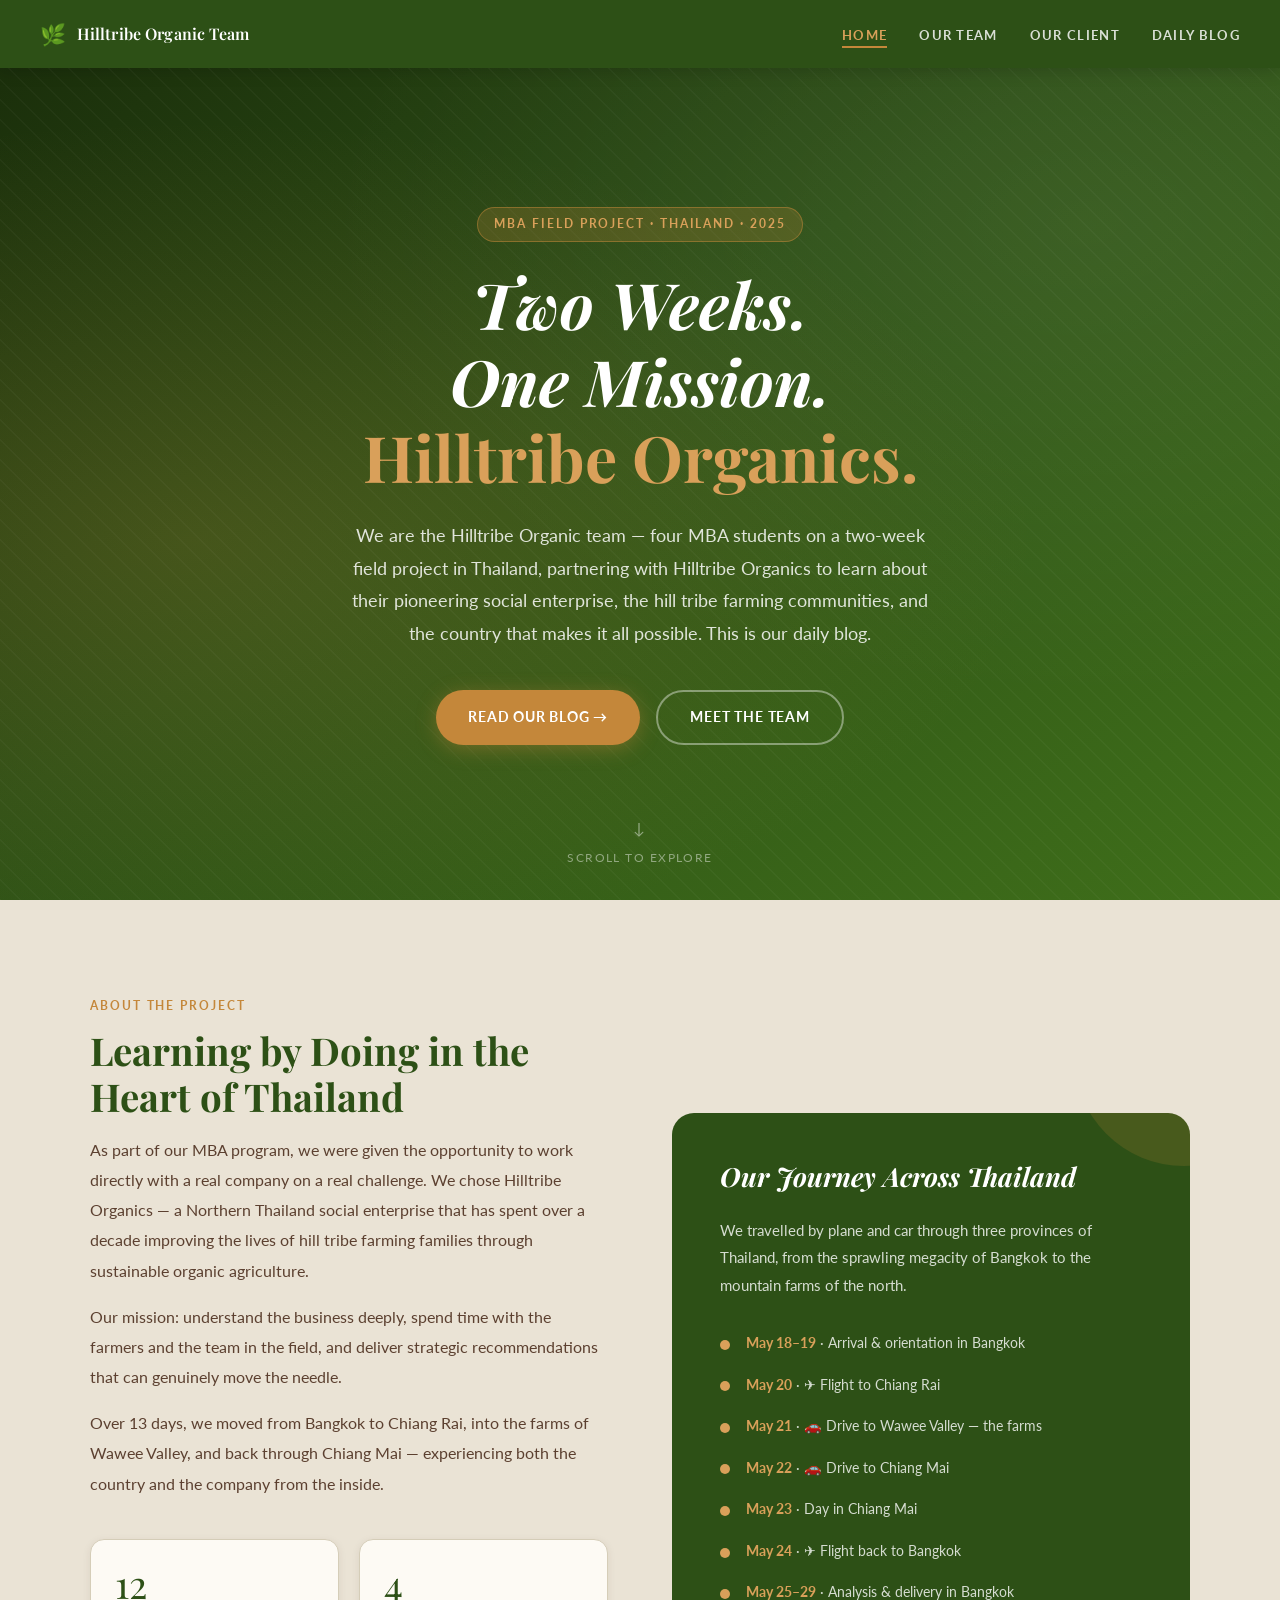
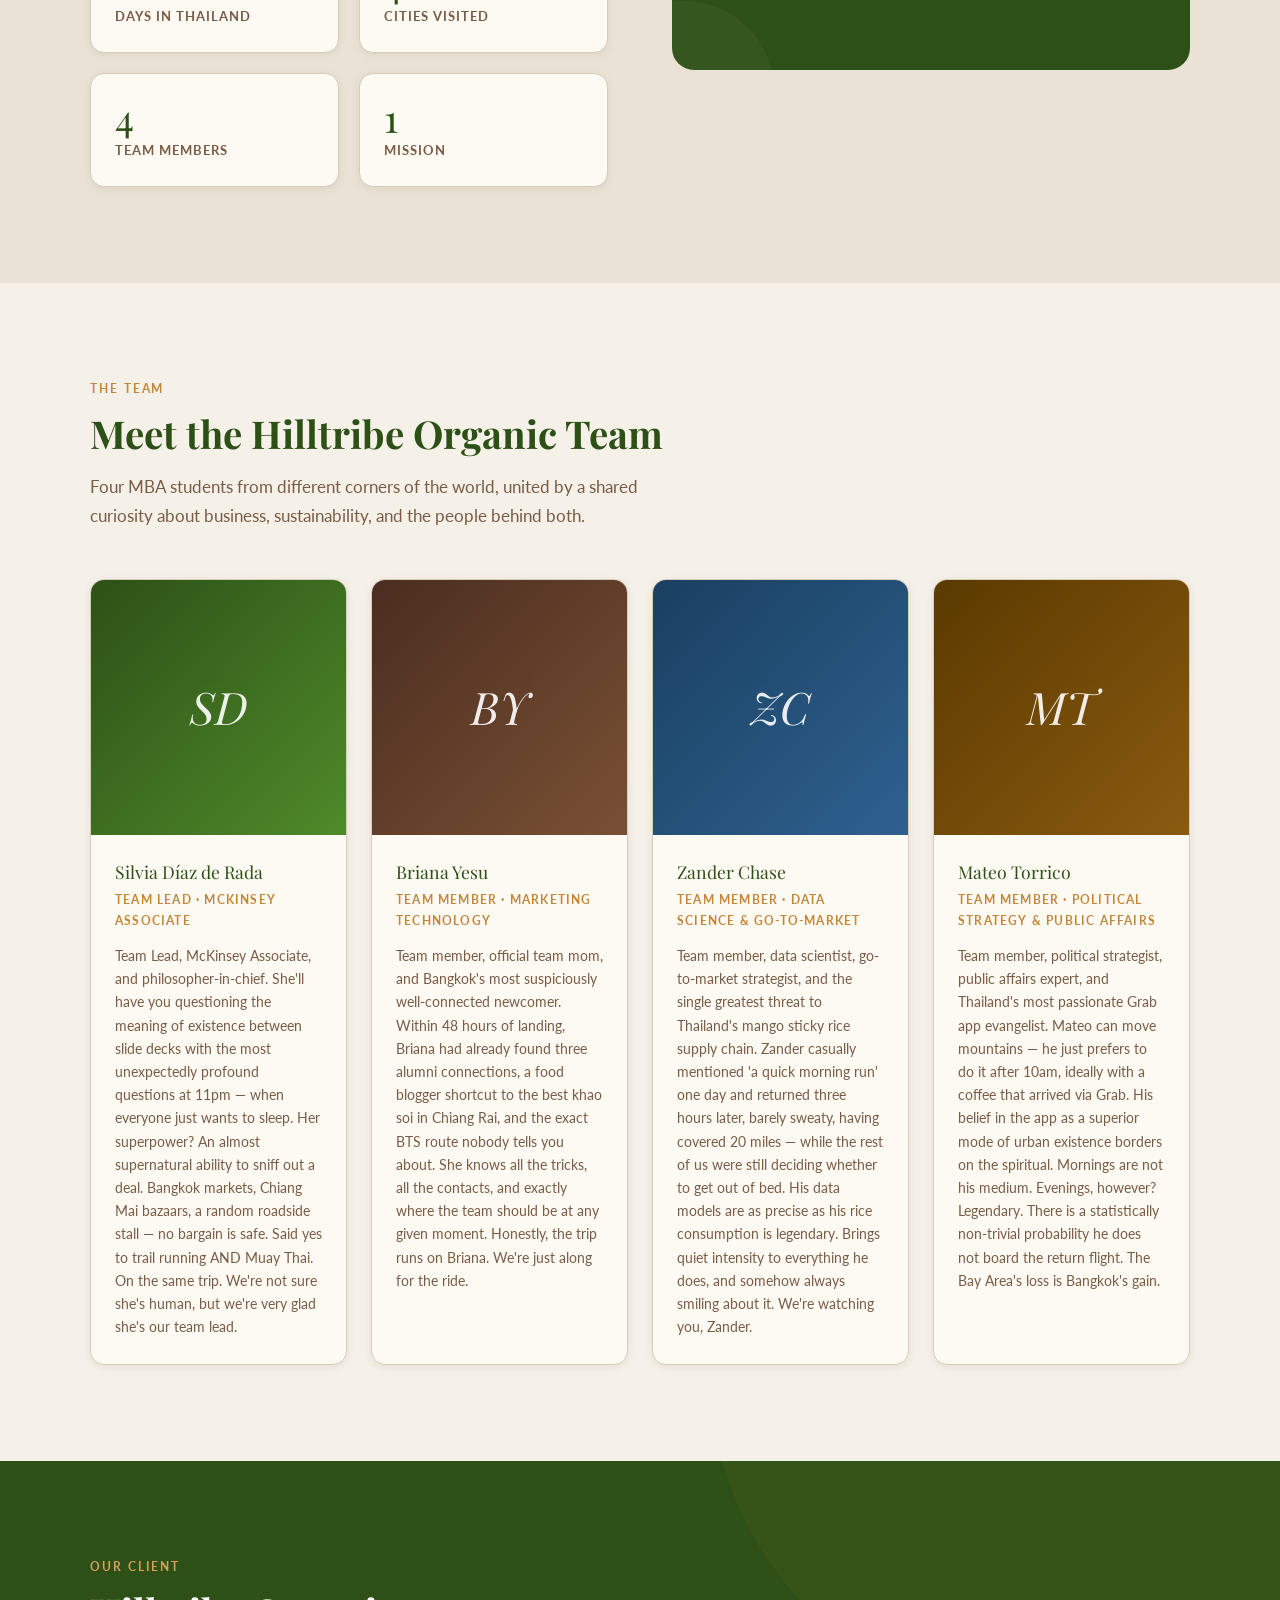
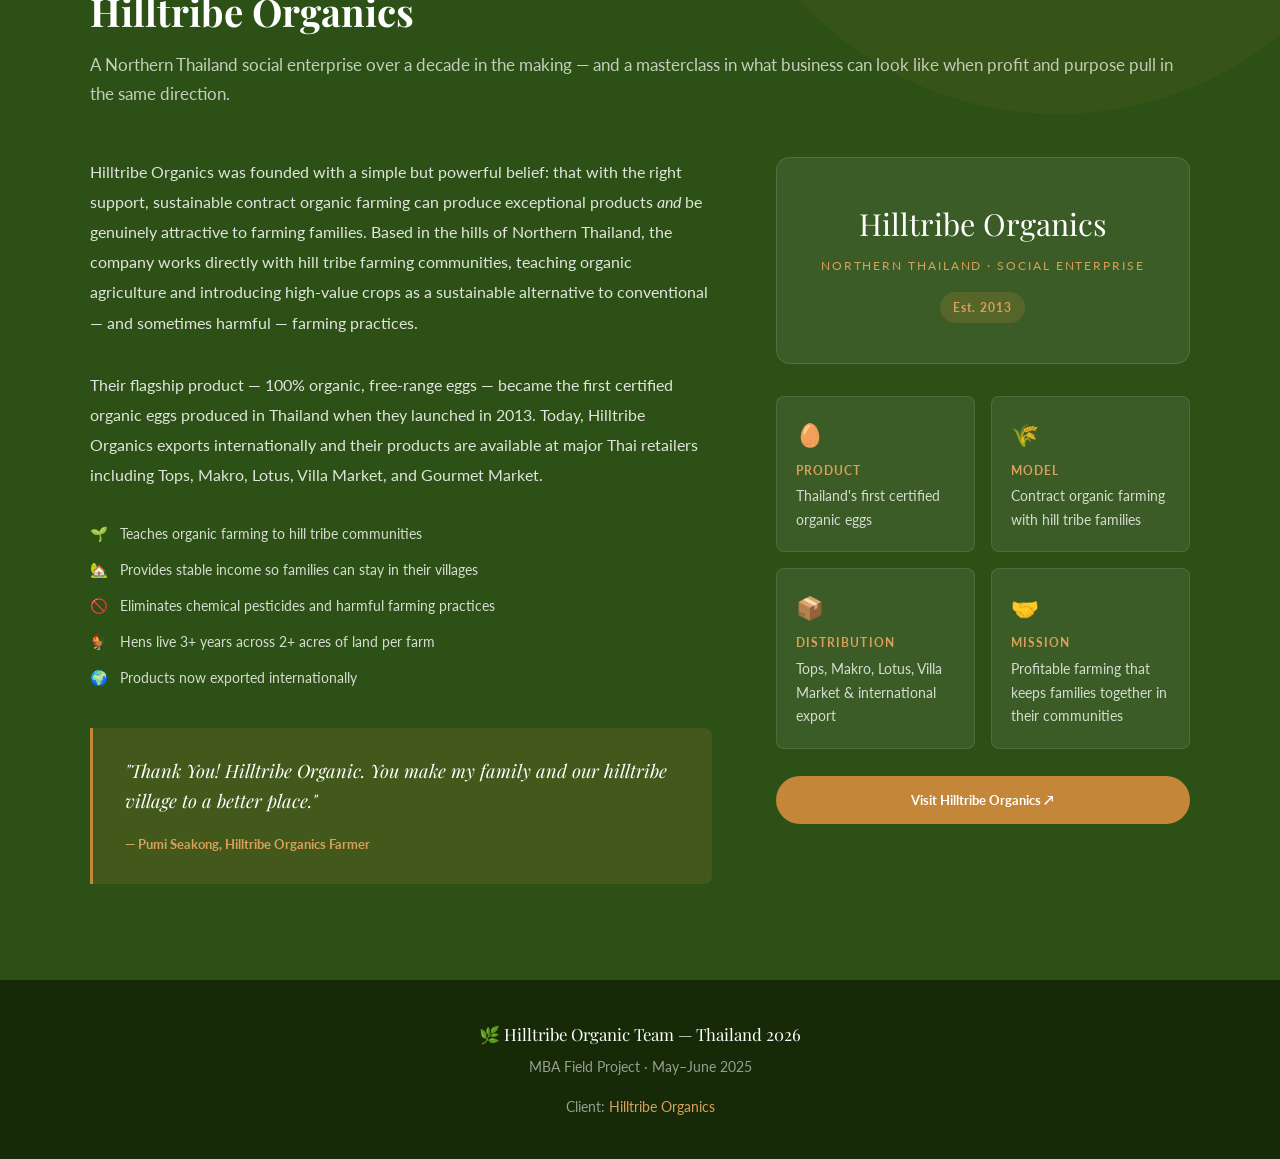
==== index.html @ 07857362 "Add files via upload" ====
<!DOCTYPE html>
<html lang="en">
<head>
  <meta charset="UTF-8">
  <meta name="viewport" content="width=device-width, initial-scale=1.0">
  <title>Hilltribe Organic Team — Thailand 2026</title>
  <meta name="description" content="Follow the Hilltribe Organic MBA team on their two-week project in Thailand working with Hilltribe Organics.">
  <link rel="stylesheet" href="css/style.css">
  <link rel="icon" href="data:image/svg+xml,<svg xmlns='http://www.w3.org/2000/svg' viewBox='0 0 100 100'><text y='.9em' font-size='90'>🌿</text></svg>">
</head>
<body>

<!-- ══════════════════ NAVIGATION ══════════════════ -->
<nav>
  <a href="index.html" class="nav-logo">
    <span class="leaf">🌿</span>
    Hilltribe Organic Team
  </a>

  <button class="nav-toggle" id="nav-toggle" aria-label="Toggle menu">
    <span></span><span></span><span></span>
  </button>

  <ul class="nav-links" id="nav-links">
    <li><a href="index.html" class="active">Home</a></li>
    <li><a href="#team">Our Team</a></li>
    <li><a href="#client">Our Client</a></li>
    <li><a href="blog.html">Daily Blog</a></li>
  </ul>
</nav>


<!-- ══════════════════ HERO ══════════════════ -->
<section class="hero">
  <div class="hero-pattern"></div>
  <div class="hero-content">
    <span class="hero-eyebrow">MBA Field Project · Thailand · 2025</span>

    <h1>
      Two Weeks.<br>
      One Mission.<br>
      <em>Hilltribe Organics.</em>
    </h1>

    <p class="hero-desc">
      We are the Hilltribe Organic team — four MBA students on a two-week field project
      in Thailand, partnering with Hilltribe Organics to learn about their pioneering
      social enterprise, the hill tribe farming communities, and the country that makes it
      all possible. This is our daily blog.
    </p>

    <div class="hero-buttons">
      <a href="blog.html" class="btn-primary">
        Read Our Blog →
      </a>
      <a href="#team" class="btn-outline">
        Meet the Team
      </a>
    </div>
  </div>

  <div class="hero-scroll">
    <span>↓</span>
    Scroll to explore
  </div>
</section>


<!-- ══════════════════ PROJECT OVERVIEW ══════════════════ -->
<section class="section about-section" id="project">
  <div class="section-inner">
    <div class="about-grid">

      <div class="about-text">
        <div class="section-label">About the Project</div>
        <h2 class="section-title">Learning by Doing in the Heart of Thailand</h2>
        <p>
          As part of our MBA program, we were given the opportunity to work directly with
          a real company on a real challenge. We chose Hilltribe Organics — a Northern
          Thailand social enterprise that has spent over a decade improving the lives of
          hill tribe farming families through sustainable organic agriculture.
        </p>
        <p>
          Our mission: understand the business deeply, spend time with the farmers and the
          team in the field, and deliver strategic recommendations that can genuinely move
          the needle.
        </p>
        <p>
          Over 13 days, we moved from Bangkok to Chiang Rai, into the farms of Wawee
          Valley, and back through Chiang Mai — experiencing both the country and the
          company from the inside.
        </p>

        <div class="about-stats">
          <div class="stat-card">
            <div class="stat-num">12</div>
            <div class="stat-label">Days in Thailand</div>
          </div>
          <div class="stat-card">
            <div class="stat-num">4</div>
            <div class="stat-label">Cities visited</div>
          </div>
          <div class="stat-card">
            <div class="stat-num">4</div>
            <div class="stat-label">Team members</div>
          </div>
          <div class="stat-card">
            <div class="stat-num">1</div>
            <div class="stat-label">Mission</div>
          </div>
        </div>
      </div>

      <div class="about-visual">
        <div class="about-visual-content">
          <h3>Our Journey Across Thailand</h3>
          <p>
            We travelled by plane and car through three provinces of Thailand,
            from the sprawling megacity of Bangkok to the mountain farms of the north.
          </p>

          <div class="trip-timeline">
            <div class="timeline-item">
              <div class="timeline-dot"></div>
              <div class="timeline-text"><strong>May 18–19</strong> · Arrival & orientation in Bangkok</div>
            </div>
            <div class="timeline-item">
              <div class="timeline-dot"></div>
              <div class="timeline-text"><strong>May 20</strong> · ✈️ Flight to Chiang Rai</div>
            </div>
            <div class="timeline-item">
              <div class="timeline-dot"></div>
              <div class="timeline-text"><strong>May 21</strong> · 🚗 Drive to Wawee Valley — the farms</div>
            </div>
            <div class="timeline-item">
              <div class="timeline-dot"></div>
              <div class="timeline-text"><strong>May 22</strong> · 🚗 Drive to Chiang Mai</div>
            </div>
            <div class="timeline-item">
              <div class="timeline-dot"></div>
              <div class="timeline-text"><strong>May 23</strong> · Day in Chiang Mai</div>
            </div>
            <div class="timeline-item">
              <div class="timeline-dot"></div>
              <div class="timeline-text"><strong>May 24</strong> · ✈️ Flight back to Bangkok</div>
            </div>
            <div class="timeline-item">
              <div class="timeline-dot"></div>
              <div class="timeline-text"><strong>May 25–29</strong> · Analysis & delivery in Bangkok</div>
            </div>
          </div>
        </div>
      </div>

    </div>
  </div>
</section>


<!-- ══════════════════ TEAM ══════════════════ -->
<section class="section team-section" id="team">
  <div class="section-inner">
    <div class="section-label">The Team</div>
    <h2 class="section-title">Meet the Hilltribe Organic Team</h2>
    <p class="section-sub">
      Four MBA students from different corners of the world, united by a shared curiosity
      about business, sustainability, and the people behind both.
    </p>

    <!-- Team cards are injected by main.js / data.js -->
    <div class="team-grid" id="team-grid"></div>
  </div>
</section>


<!-- ══════════════════ CLIENT ══════════════════ -->
<section class="section client-section" id="client">
  <div class="section-inner">
    <div class="section-label">Our Client</div>
    <h2 class="section-title">Hilltribe Organics</h2>
    <p class="section-sub">
      A Northern Thailand social enterprise over a decade in the making — and a
      masterclass in what business can look like when profit and purpose pull
      in the same direction.
    </p>

    <div class="client-grid">

      <!-- Left: description -->
      <div>
        <p class="client-desc">
          Hilltribe Organics was founded with a simple but powerful belief: that with
          the right support, sustainable contract organic farming can produce exceptional
          products <em>and</em> be genuinely attractive to farming families. Based in
          the hills of Northern Thailand, the company works directly with hill tribe
          farming communities, teaching organic agriculture and introducing high-value
          crops as a sustainable alternative to conventional — and sometimes harmful —
          farming practices.
        </p>
        <p class="client-desc">
          Their flagship product — 100% organic, free-range eggs — became the first
          certified organic eggs produced in Thailand when they launched in 2013.
          Today, Hilltribe Organics exports internationally and their products are
          available at major Thai retailers including Tops, Makro, Lotus, Villa Market,
          and Gourmet Market.
        </p>

        <ul class="client-mission-list">
          <li><span>🌱</span> Teaches organic farming to hill tribe communities</li>
          <li><span>🏡</span> Provides stable income so families can stay in their villages</li>
          <li><span>🚫</span> Eliminates chemical pesticides and harmful farming practices</li>
          <li><span>🐓</span> Hens live 3+ years across 2+ acres of land per farm</li>
          <li><span>🌍</span> Products now exported internationally</li>
        </ul>

        <div class="client-quote">
          <blockquote>
            "Thank You! Hilltribe Organic. You make my family and our hilltribe
            village to a better place."
          </blockquote>
          <cite>— Pumi Seakong, Hilltribe Organics Farmer</cite>
        </div>
      </div>

      <!-- Right: logo & facts -->
      <div class="client-right">
        <div class="client-logo-box">
          <div class="logo-name">Hilltribe Organics</div>
          <div class="logo-tag">Northern Thailand · Social Enterprise</div>
          <span class="logo-since">Est. 2013</span>
        </div>

        <div class="client-facts">
          <div class="fact-card">
            <div class="f-icon">🥚</div>
            <div class="f-title">Product</div>
            <div class="f-body">Thailand's first certified organic eggs</div>
          </div>
          <div class="fact-card">
            <div class="f-icon">🌾</div>
            <div class="f-title">Model</div>
            <div class="f-body">Contract organic farming with hill tribe families</div>
          </div>
          <div class="fact-card">
            <div class="f-icon">📦</div>
            <div class="f-title">Distribution</div>
            <div class="f-body">Tops, Makro, Lotus, Villa Market & international export</div>
          </div>
          <div class="fact-card">
            <div class="f-icon">🤝</div>
            <div class="f-title">Mission</div>
            <div class="f-body">Profitable farming that keeps families together in their communities</div>
          </div>
        </div>

        <br>
        <a href="https://hilltribeorganics.com/" target="_blank" rel="noopener" class="client-link">
          Visit Hilltribe Organics ↗
        </a>
      </div>

    </div>
  </div>
</section>


<!-- ══════════════════ FOOTER ══════════════════ -->
<footer>
  <div class="footer-brand">🌿 Hilltribe Organic Team — Thailand 2026</div>
  <p>MBA Field Project · May–June 2025</p>
  <p style="margin-top:.5rem">
    Client: <a href="https://hilltribeorganics.com/" target="_blank" rel="noopener">Hilltribe Organics</a>
  </p>
</footer>


<script src="js/data.js"></script>
<script src="js/main.js"></script>
</body>
</html>
---- css/style.css ----
@import url('https://fonts.googleapis.com/css2?family=Playfair+Display:ital,wght@0,400;0,600;0,700;1,400;1,600&family=Lato:wght@300;400;700&display=swap');

/* ============================================
   CSS VARIABLES
   ============================================ */
:root {
  --bg:           #F5F0E8;
  --bg-dark:      #EAE3D5;
  --bg-darker:    #DDD5C2;
  --primary:      #2D5016;
  --primary-mid:  #3D6B20;
  --primary-light:#4F8A2A;
  --accent:       #C4873A;
  --accent-light: #D9A05A;
  --text:         #3D2B1F;
  --text-mid:     #5C4030;
  --text-light:   #7A5C45;
  --white:        #FFFFFF;
  --card-bg:      #FDFAF4;
  --border:       #D5CDB8;

  --font-head: 'Playfair Display', Georgia, serif;
  --font-body: 'Lato', system-ui, sans-serif;

  --nav-h: 68px;
  --r-sm:  8px;
  --r:     14px;
  --r-lg:  22px;

  --sh-sm: 0 2px 8px rgba(61,43,31,.08);
  --sh:    0 4px 24px rgba(61,43,31,.12);
  --sh-lg: 0 12px 40px rgba(61,43,31,.18);
  --t:     .25s ease;
}

/* ============================================
   RESET & BASE
   ============================================ */
*, *::before, *::after { box-sizing: border-box; margin: 0; padding: 0; }
html { scroll-behavior: smooth; }

body {
  font-family: var(--font-body);
  background: var(--bg);
  color: var(--text);
  line-height: 1.7;
  font-size: 16px;
}

h1,h2,h3,h4 { font-family: var(--font-head); line-height: 1.2; color: var(--primary); }
h1 { font-size: clamp(2rem,5vw,3.6rem); }
h2 { font-size: clamp(1.6rem,4vw,2.4rem); }
h3 { font-size: clamp(1.15rem,2.5vw,1.65rem); }
h4 { font-size: 1.05rem; }

p { margin-bottom: 1rem; }
p:last-child { margin-bottom: 0; }
img { max-width: 100%; height: auto; display: block; }
a { color: var(--accent); text-decoration: none; transition: color var(--t); }
a:hover { color: var(--primary); }


/* ============================================
   NAVIGATION
   ============================================ */
nav {
  position: fixed; top: 0; left: 0; right: 0;
  height: var(--nav-h);
  background: var(--primary);
  display: flex; align-items: center; justify-content: space-between;
  padding: 0 2.5rem;
  z-index: 1000;
  box-shadow: 0 2px 16px rgba(0,0,0,.18);
}

.nav-logo {
  display: flex; align-items: center; gap: .65rem;
  color: white;
  font-family: var(--font-head);
  font-size: 1rem;
  font-weight: 600;
  text-decoration: none;
  letter-spacing: .01em;
}
.nav-logo .leaf { font-size: 1.3rem; }

.nav-links { display: flex; gap: 2rem; list-style: none; }
.nav-links a {
  color: rgba(255,255,255,.82);
  font-size: .82rem;
  font-weight: 700;
  letter-spacing: .1em;
  text-transform: uppercase;
  text-decoration: none;
  transition: color var(--t);
  padding-bottom: 3px;
  border-bottom: 2px solid transparent;
}
.nav-links a:hover, .nav-links a.active {
  color: var(--accent-light);
  border-bottom-color: var(--accent);
}

.nav-toggle {
  display: none; flex-direction: column; gap: 5px;
  cursor: pointer; background: none; border: none; padding: 4px;
}
.nav-toggle span { display: block; width: 24px; height: 2px; background: white; border-radius: 2px; transition: var(--t); }


/* ============================================
   HERO
   ============================================ */
.hero {
  min-height: 100vh;
  background: linear-gradient(145deg, #192c0a 0%, var(--primary) 45%, #3f6f1a 100%);
  display: flex; align-items: center; justify-content: center;
  text-align: center;
  padding: calc(var(--nav-h) + 4rem) 2rem 5rem;
  position: relative; overflow: hidden;
}

.hero::before {
  content: '';
  position: absolute; inset: 0;
  background:
    radial-gradient(ellipse at 15% 60%, rgba(196,135,58,.18) 0%, transparent 55%),
    radial-gradient(ellipse at 85% 25%, rgba(255,255,255,.06) 0%, transparent 50%);
}

.hero-pattern {
  position: absolute; inset: 0; opacity: .03;
  background-image: repeating-linear-gradient(45deg,#fff 0,#fff 1px,transparent 0,transparent 50%);
  background-size: 20px 20px;
}

.hero-content { position: relative; max-width: 780px; z-index: 1; }

.hero-eyebrow {
  display: inline-block;
  background: rgba(196,135,58,.22);
  border: 1px solid rgba(196,135,58,.5);
  color: var(--accent-light);
  font-size: .75rem;
  font-weight: 700;
  letter-spacing: .16em;
  text-transform: uppercase;
  padding: .38rem 1rem;
  border-radius: 100px;
  margin-bottom: 1.5rem;
}

.hero h1 {
  color: white;
  font-size: clamp(2.4rem,6vw,4rem);
  margin-bottom: 1.5rem;
  font-style: italic;
}
.hero h1 em { font-style: normal; color: var(--accent-light); }

.hero-desc {
  color: rgba(255,255,255,.84);
  font-size: 1.1rem;
  line-height: 1.85;
  max-width: 600px;
  margin: 0 auto 2.5rem;
}

.hero-buttons { display: flex; gap: 1rem; justify-content: center; flex-wrap: wrap; }

.btn-primary {
  display: inline-flex; align-items: center; gap: .5rem;
  background: var(--accent); color: white;
  padding: .85rem 2rem; border-radius: 100px;
  font-weight: 700; font-size: .85rem; letter-spacing: .06em; text-transform: uppercase;
  text-decoration: none;
  transition: all var(--t);
  box-shadow: 0 4px 20px rgba(196,135,58,.4);
}
.btn-primary:hover { background: var(--accent-light); color: white; transform: translateY(-2px); box-shadow: 0 8px 28px rgba(196,135,58,.5); }

.btn-outline {
  display: inline-flex; align-items: center; gap: .5rem;
  background: transparent; color: white;
  border: 2px solid rgba(255,255,255,.4);
  padding: .85rem 2rem; border-radius: 100px;
  font-weight: 700; font-size: .85rem; letter-spacing: .06em; text-transform: uppercase;
  text-decoration: none;
  transition: all var(--t);
}
.btn-outline:hover { border-color: white; background: rgba(255,255,255,.1); color: white; transform: translateY(-2px); }

.hero-scroll {
  position: absolute; bottom: 2rem; left: 50%; transform: translateX(-50%);
  color: rgba(255,255,255,.45);
  font-size: .75rem; letter-spacing: .12em; text-transform: uppercase;
  display: flex; flex-direction: column; align-items: center; gap: .4rem;
  animation: bob 2.2s ease-in-out infinite;
}
.hero-scroll span { font-size: 1rem; }

@keyframes bob {
  0%,100% { transform: translateX(-50%) translateY(0); }
  50%      { transform: translateX(-50%) translateY(-7px); }
}


/* ============================================
   SECTION SHARED
   ============================================ */
.section { padding: 6rem 2rem; }
.section-inner { max-width: 1100px; margin: 0 auto; }

.section-label {
  font-size: .75rem; font-weight: 700;
  letter-spacing: .16em; text-transform: uppercase;
  color: var(--accent); margin-bottom: .65rem;
}
.section-title { margin-bottom: 1rem; }
.section-sub {
  color: var(--text-light); font-size: 1.05rem;
  max-width: 560px; margin-bottom: 3rem; line-height: 1.75;
}


/* ============================================
   PROJECT ABOUT
   ============================================ */
.about-section { background: var(--bg-dark); }

.about-grid {
  display: grid; grid-template-columns: 1fr 1fr;
  gap: 4rem; align-items: center;
}

.about-text p { color: var(--text-mid); font-size: 1.02rem; line-height: 1.85; }

.about-stats {
  display: grid; grid-template-columns: 1fr 1fr; gap: 1.25rem; margin-top: 2.5rem;
}

.stat-card {
  background: var(--card-bg);
  border: 1px solid var(--border);
  border-radius: var(--r);
  padding: 1.5rem;
  box-shadow: var(--sh-sm);
}
.stat-card .stat-num {
  font-family: var(--font-head); font-size: 2.4rem;
  color: var(--primary); line-height: 1; margin-bottom: .25rem;
}
.stat-card .stat-label { font-size: .8rem; color: var(--text-light); text-transform: uppercase; letter-spacing: .08em; font-weight: 700; }

.about-visual {
  background: var(--primary); border-radius: var(--r-lg);
  padding: 3rem; color: white; position: relative; overflow: hidden;
}
.about-visual::before {
  content: ''; position: absolute; top: -30%; right: -20%;
  width: 220px; height: 220px;
  background: rgba(196,135,58,.18); border-radius: 50%;
}
.about-visual::after {
  content: ''; position: absolute; bottom: -20%; left: -15%;
  width: 180px; height: 180px;
  background: rgba(255,255,255,.04); border-radius: 50%;
}
.about-visual-content { position: relative; z-index: 1; }
.about-visual h3 { color: white; font-style: italic; margin-bottom: 1.5rem; }
.about-visual p { color: rgba(255,255,255,.8); font-size: .95rem; line-height: 1.8; margin-bottom: 1.25rem; }

.trip-timeline { margin-top: 2rem; }
.timeline-item {
  display: flex; gap: 1rem; align-items: flex-start;
  margin-bottom: 1.1rem;
}
.timeline-dot {
  width: 10px; height: 10px; border-radius: 50%;
  background: var(--accent-light); flex-shrink: 0; margin-top: .55rem;
}
.timeline-text { font-size: .88rem; color: rgba(255,255,255,.8); }
.timeline-text strong { color: var(--accent-light); }


/* ============================================
   TEAM
   ============================================ */
.team-section { background: var(--bg); }

.team-grid {
  display: grid; grid-template-columns: repeat(4, 1fr); gap: 1.5rem;
}

.team-card {
  background: var(--card-bg);
  border-radius: var(--r);
  overflow: hidden;
  box-shadow: var(--sh-sm);
  border: 1px solid var(--border);
  transition: transform var(--t), box-shadow var(--t);
}
.team-card:hover { transform: translateY(-6px); box-shadow: var(--sh-lg); }

.team-photo {
  width: 100%; aspect-ratio: 1;
  display: flex; align-items: center; justify-content: center;
  font-family: var(--font-head); font-size: 2.8rem;
  color: white; font-style: italic;
  position: relative; overflow: hidden;
  background: var(--primary);
}
.team-photo img {
  position: absolute; inset: 0;
  width: 100%; height: 100%;
  object-fit: cover; object-position: top center;
  z-index: 1;
}
.team-photo .initials { position: relative; z-index: 0; opacity: .9; }

/* Individual card colors when no photo */
.team-card:nth-child(1) .team-photo { background: linear-gradient(135deg, #2D5016 0%, #4F8A2A 100%); }
.team-card:nth-child(2) .team-photo { background: linear-gradient(135deg, #4A2D1F 0%, #7A5035 100%); }
.team-card:nth-child(3) .team-photo { background: linear-gradient(135deg, #1A4060 0%, #2E6090 100%); }
.team-card:nth-child(4) .team-photo { background: linear-gradient(135deg, #5A3A00 0%, #8A5A10 100%); }

.team-info { padding: 1.4rem 1.5rem 1.6rem; }
.team-name { font-family: var(--font-head); font-size: 1.1rem; color: var(--primary); margin-bottom: .2rem; }
.team-role { font-size: .75rem; font-weight: 700; letter-spacing: .1em; text-transform: uppercase; color: var(--accent); margin-bottom: .8rem; }
.team-bio { font-size: .88rem; color: var(--text-light); line-height: 1.65; margin: 0; }


/* ============================================
   CLIENT
   ============================================ */
.client-section {
  background: var(--primary);
  color: white; position: relative; overflow: hidden;
}
.client-section::before {
  content: ''; position: absolute; top: -40%; right: -10%;
  width: 700px; height: 700px;
  background: rgba(196,135,58,.06); border-radius: 50%;
}

.client-section .section-label { color: var(--accent-light); }
.client-section .section-title { color: white; }
.client-section .section-sub { color: rgba(255,255,255,.72); max-width: 100%; }

.client-grid {
  display: grid; grid-template-columns: 3fr 2fr;
  gap: 4rem; align-items: start;
  position: relative; z-index: 1;
}

.client-desc { color: rgba(255,255,255,.85); font-size: 1.02rem; line-height: 1.85; margin-bottom: 2rem; }

.client-facts {
  display: grid; grid-template-columns: 1fr 1fr; gap: 1rem; margin-top: 2rem;
}
.fact-card {
  background: rgba(255,255,255,.07);
  border: 1px solid rgba(255,255,255,.1);
  border-radius: var(--r-sm); padding: 1.2rem;
}
.fact-card .f-icon { font-size: 1.4rem; margin-bottom: .4rem; }
.fact-card .f-title { font-size: .75rem; color: var(--accent-light); text-transform: uppercase; letter-spacing: .09em; font-weight: 700; }
.fact-card .f-body { font-size: .88rem; color: rgba(255,255,255,.78); margin-top: .2rem; }

.client-quote {
  background: rgba(196,135,58,.15);
  border-left: 3px solid var(--accent);
  padding: 1.75rem 2rem; border-radius: 0 var(--r-sm) var(--r-sm) 0;
  margin-top: 2.5rem;
}
.client-quote blockquote {
  font-family: var(--font-head); font-style: italic;
  font-size: 1.15rem; color: white; line-height: 1.65; margin-bottom: .75rem;
}
.client-quote cite { font-size: .82rem; color: var(--accent-light); font-style: normal; font-weight: 700; }

.client-right { position: relative; z-index: 1; }

.client-logo-box {
  background: rgba(255,255,255,.07);
  border: 1px solid rgba(255,255,255,.12);
  border-radius: var(--r);
  padding: 2.5rem;
  text-align: center;
  margin-bottom: 1.5rem;
}
.client-logo-box .logo-name {
  font-family: var(--font-head); font-size: 1.9rem;
  color: white; margin-bottom: .4rem;
}
.client-logo-box .logo-tag {
  font-size: .75rem; letter-spacing: .16em;
  text-transform: uppercase; color: var(--accent-light);
}
.client-logo-box .logo-since {
  display: inline-block; margin-top: 1rem;
  background: rgba(196,135,58,.2); color: var(--accent-light);
  font-size: .78rem; font-weight: 700; letter-spacing: .08em;
  padding: .3rem .8rem; border-radius: 100px;
}

.client-link {
  display: flex; align-items: center; justify-content: center; gap: .5rem;
  background: var(--accent); color: white;
  padding: .8rem 1.5rem; border-radius: 100px;
  font-size: .84rem; font-weight: 700; text-decoration: none;
  transition: all var(--t);
}
.client-link:hover { background: var(--accent-light); color: white; transform: translateY(-2px); }

.client-mission-list { margin-top: 2rem; list-style: none; }
.client-mission-list li {
  display: flex; align-items: flex-start; gap: .75rem;
  color: rgba(255,255,255,.8); font-size: .9rem; margin-bottom: .9rem; line-height: 1.5;
}
.client-mission-list li span { color: var(--accent-light); flex-shrink: 0; }


/* ============================================
   FOOTER
   ============================================ */
footer {
  background: #172a07;
  color: rgba(255,255,255,.55);
  text-align: center;
  padding: 2.5rem 2rem;
  font-size: .88rem;
}
footer .footer-brand { font-family: var(--font-head); color: white; font-size: 1.05rem; margin-bottom: .4rem; }
footer a { color: var(--accent-light); }
footer a:hover { color: var(--accent); }


/* ============================================
   BLOG PAGE LAYOUT
   ============================================ */
.blog-body {
  margin-top: var(--nav-h);
  display: flex;
  flex-direction: column;
  height: calc(100vh - var(--nav-h));
  overflow: hidden;
}

/* Day tabs bar */
.day-tabs-bar {
  background: var(--primary);
  padding: .6rem 1rem;
  display: flex; align-items: center; gap: .4rem;
  overflow-x: auto;
  flex-shrink: 0;
  scrollbar-width: thin;
  scrollbar-color: rgba(255,255,255,.2) transparent;
}
.day-tabs-bar::-webkit-scrollbar { height: 3px; }
.day-tabs-bar::-webkit-scrollbar-track { background: transparent; }
.day-tabs-bar::-webkit-scrollbar-thumb { background: rgba(255,255,255,.25); border-radius: 3px; }

.day-tab {
  flex-shrink: 0;
  background: rgba(255,255,255,.1);
  border: 1px solid rgba(255,255,255,.15);
  color: rgba(255,255,255,.75);
  border-radius: var(--r-sm);
  padding: .45rem .9rem;
  cursor: pointer;
  transition: all var(--t);
  font-family: var(--font-body);
  font-size: .78rem;
  font-weight: 700;
  text-align: center;
  line-height: 1.3;
  white-space: nowrap;
}
.day-tab:hover { background: rgba(255,255,255,.18); color: white; }
.day-tab.active {
  background: var(--accent);
  border-color: var(--accent);
  color: white;
  box-shadow: 0 2px 12px rgba(196,135,58,.5);
}
.day-tab .tab-day { display: block; font-size: .68rem; opacity: .8; }
.day-tab .tab-loc { display: block; }

/* Split layout */
.blog-split {
  display: grid;
  grid-template-columns: 44% 56%;
  flex: 1;
  overflow: hidden;
}

/* Map panel */
.map-panel { position: relative; background: #e8e4d8; }
#map { height: 100%; width: 100%; }

.map-legend {
  position: absolute; bottom: 1.25rem; left: 1.25rem;
  background: rgba(255,255,255,.92);
  border-radius: var(--r-sm);
  padding: .7rem 1rem;
  box-shadow: var(--sh);
  display: flex; flex-direction: column; gap: .4rem;
  font-size: .78rem; color: var(--text);
  z-index: 800;
}
.legend-item { display: flex; align-items: center; gap: .5rem; font-weight: 700; }
.legend-dot { width: 14px; height: 3px; border-radius: 2px; }
.legend-dot.plane { background: var(--accent); }
.legend-dot.car { background: var(--primary); }

.map-transport-badge {
  position: absolute; top: 1rem; left: 50%; transform: translateX(-50%);
  background: rgba(255,255,255,.95);
  border-radius: 100px;
  padding: .4rem 1.2rem;
  font-size: .8rem; font-weight: 700; color: var(--text);
  box-shadow: var(--sh);
  z-index: 800;
  display: none;
  align-items: center; gap: .4rem;
  white-space: nowrap;
}
.map-transport-badge.show { display: flex; }

/* Content panel */
.content-panel {
  overflow-y: auto;
  background: var(--bg);
  scrollbar-width: thin;
  scrollbar-color: var(--border) transparent;
}
.content-panel::-webkit-scrollbar { width: 5px; }
.content-panel::-webkit-scrollbar-track { background: transparent; }
.content-panel::-webkit-scrollbar-thumb { background: var(--border); border-radius: 5px; }

.entry-wrap { padding: 2.5rem 2.5rem 3rem; }

.entry-header { margin-bottom: 2rem; }
.entry-eyebrow {
  display: inline-flex; align-items: center; gap: .4rem;
  font-size: .75rem; font-weight: 700; letter-spacing: .12em;
  text-transform: uppercase; color: var(--accent);
  margin-bottom: .65rem;
}
.entry-title {
  font-family: var(--font-head); color: var(--primary);
  font-size: clamp(1.5rem,3vw,2.1rem);
  margin-bottom: .5rem;
}
.entry-meta {
  display: flex; align-items: center; gap: 1rem;
  color: var(--text-light); font-size: .85rem;
  padding-bottom: 1.25rem;
  border-bottom: 1px solid var(--border);
  flex-wrap: wrap;
}
.entry-meta span { display: flex; align-items: center; gap: .3rem; }

.entry-body { color: var(--text-mid); font-size: .97rem; line-height: 1.85; margin-bottom: 2rem; }
.entry-body h4 { color: var(--primary); margin: 1.5rem 0 .6rem; }

.photo-grid {
  display: grid;
  grid-template-columns: repeat(auto-fill, minmax(140px, 1fr));
  gap: .75rem;
  margin-top: 1.5rem;
}
.photo-slot {
  aspect-ratio: 1;
  border-radius: var(--r-sm);
  overflow: hidden;
  background: var(--bg-darker);
  display: flex; align-items: center; justify-content: center;
  color: var(--text-light); font-size: .75rem;
  text-align: center; padding: .5rem;
  border: 2px dashed var(--border);
}
.photo-slot img {
  width: 100%; height: 100%;
  object-fit: cover;
}
.photo-slot.has-photo { border: none; background: transparent; }

.placeholder-note {
  background: rgba(196,135,58,.1);
  border: 1px solid rgba(196,135,58,.25);
  border-radius: var(--r-sm);
  padding: 1rem 1.25rem;
  font-size: .88rem;
  color: var(--text-mid);
  display: flex; align-items: flex-start; gap: .5rem;
  margin-bottom: 1.5rem;
}
.placeholder-note em { font-style: normal; font-weight: 700; color: var(--accent); }

.nav-arrows {
  display: flex; justify-content: space-between; align-items: center;
  margin-top: 2.5rem; padding-top: 1.5rem;
  border-top: 1px solid var(--border);
}
.nav-arrow-btn {
  display: flex; align-items: center; gap: .4rem;
  background: var(--card-bg); border: 1px solid var(--border);
  color: var(--text-mid); border-radius: var(--r-sm);
  padding: .6rem 1rem; font-size: .82rem; font-weight: 700;
  cursor: pointer; transition: all var(--t); font-family: var(--font-body);
}
.nav-arrow-btn:hover { background: var(--primary); color: white; border-color: var(--primary); }
.nav-arrow-btn:disabled { opacity: .35; cursor: default; }
.nav-arrow-btn:disabled:hover { background: var(--card-bg); color: var(--text-mid); border-color: var(--border); }


/* ============================================
   LEAFLET CUSTOM MARKERS
   ============================================ */
.custom-marker {
  display: flex; align-items: center; justify-content: center;
  width: 36px; height: 36px;
  border-radius: 50%;
  box-shadow: 0 3px 12px rgba(0,0,0,.25);
  font-size: 16px;
  transition: transform .2s;
}
.custom-marker.location {
  background: var(--primary);
  color: white; font-size: 14px;
  border: 3px solid white;
}
.custom-marker.location.current {
  background: var(--accent);
  animation: pulse-ring 2s ease-out infinite;
}
@keyframes pulse-ring {
  0%   { box-shadow: 0 0 0 0 rgba(196,135,58,.6); }
  70%  { box-shadow: 0 0 0 12px rgba(196,135,58,0); }
  100% { box-shadow: 0 0 0 0 rgba(196,135,58,0); }
}
.custom-marker.vehicle {
  background: white;
  border: 2px solid var(--border);
  font-size: 18px;
}

.leaflet-popup-content-wrapper {
  border-radius: var(--r-sm) !important;
  box-shadow: var(--sh) !important;
  font-family: var(--font-body) !important;
}
.leaflet-popup-content {
  font-size: .85rem !important;
  color: var(--text) !important;
  margin: .75rem 1rem !important;
  line-height: 1.5 !important;
}
.popup-title { font-family: var(--font-head); font-weight: 600; color: var(--primary); font-size: .95rem; }
.popup-date { color: var(--text-light); font-size: .8rem; margin-top: .15rem; }


/* ============================================
   RESPONSIVE
   ============================================ */
@media (max-width: 1024px) {
  .team-grid { grid-template-columns: repeat(2, 1fr); }
  .about-grid { grid-template-columns: 1fr; gap: 2.5rem; }
  .client-grid { grid-template-columns: 1fr; gap: 2.5rem; }
  .blog-split { grid-template-columns: 1fr; grid-template-rows: 320px 1fr; }
  .blog-body { height: auto; overflow: auto; }
  .content-panel { overflow-y: visible; }
}

@media (max-width: 768px) {
  nav { padding: 0 1.25rem; }
  .nav-links { display: none; }
  .nav-links.open {
    display: flex; flex-direction: column; gap: .5rem;
    position: absolute; top: var(--nav-h); left: 0; right: 0;
    background: var(--primary); padding: 1.5rem;
  }
  .nav-toggle { display: flex; }
  .section { padding: 4rem 1.25rem; }
  .team-grid { grid-template-columns: 1fr 1fr; }
  .about-stats { grid-template-columns: 1fr 1fr; }
  .client-facts { grid-template-columns: 1fr; }
  .hero-buttons { flex-direction: column; align-items: center; }
  .blog-split { grid-template-rows: 280px 1fr; }
  .entry-wrap { padding: 1.5rem 1.25rem 2.5rem; }
}

@media (max-width: 480px) {
  .team-grid { grid-template-columns: 1fr; max-width: 320px; margin: 0 auto; }
  h1 { font-size: 1.9rem; }
  .blog-split { grid-template-rows: 240px 1fr; }
}
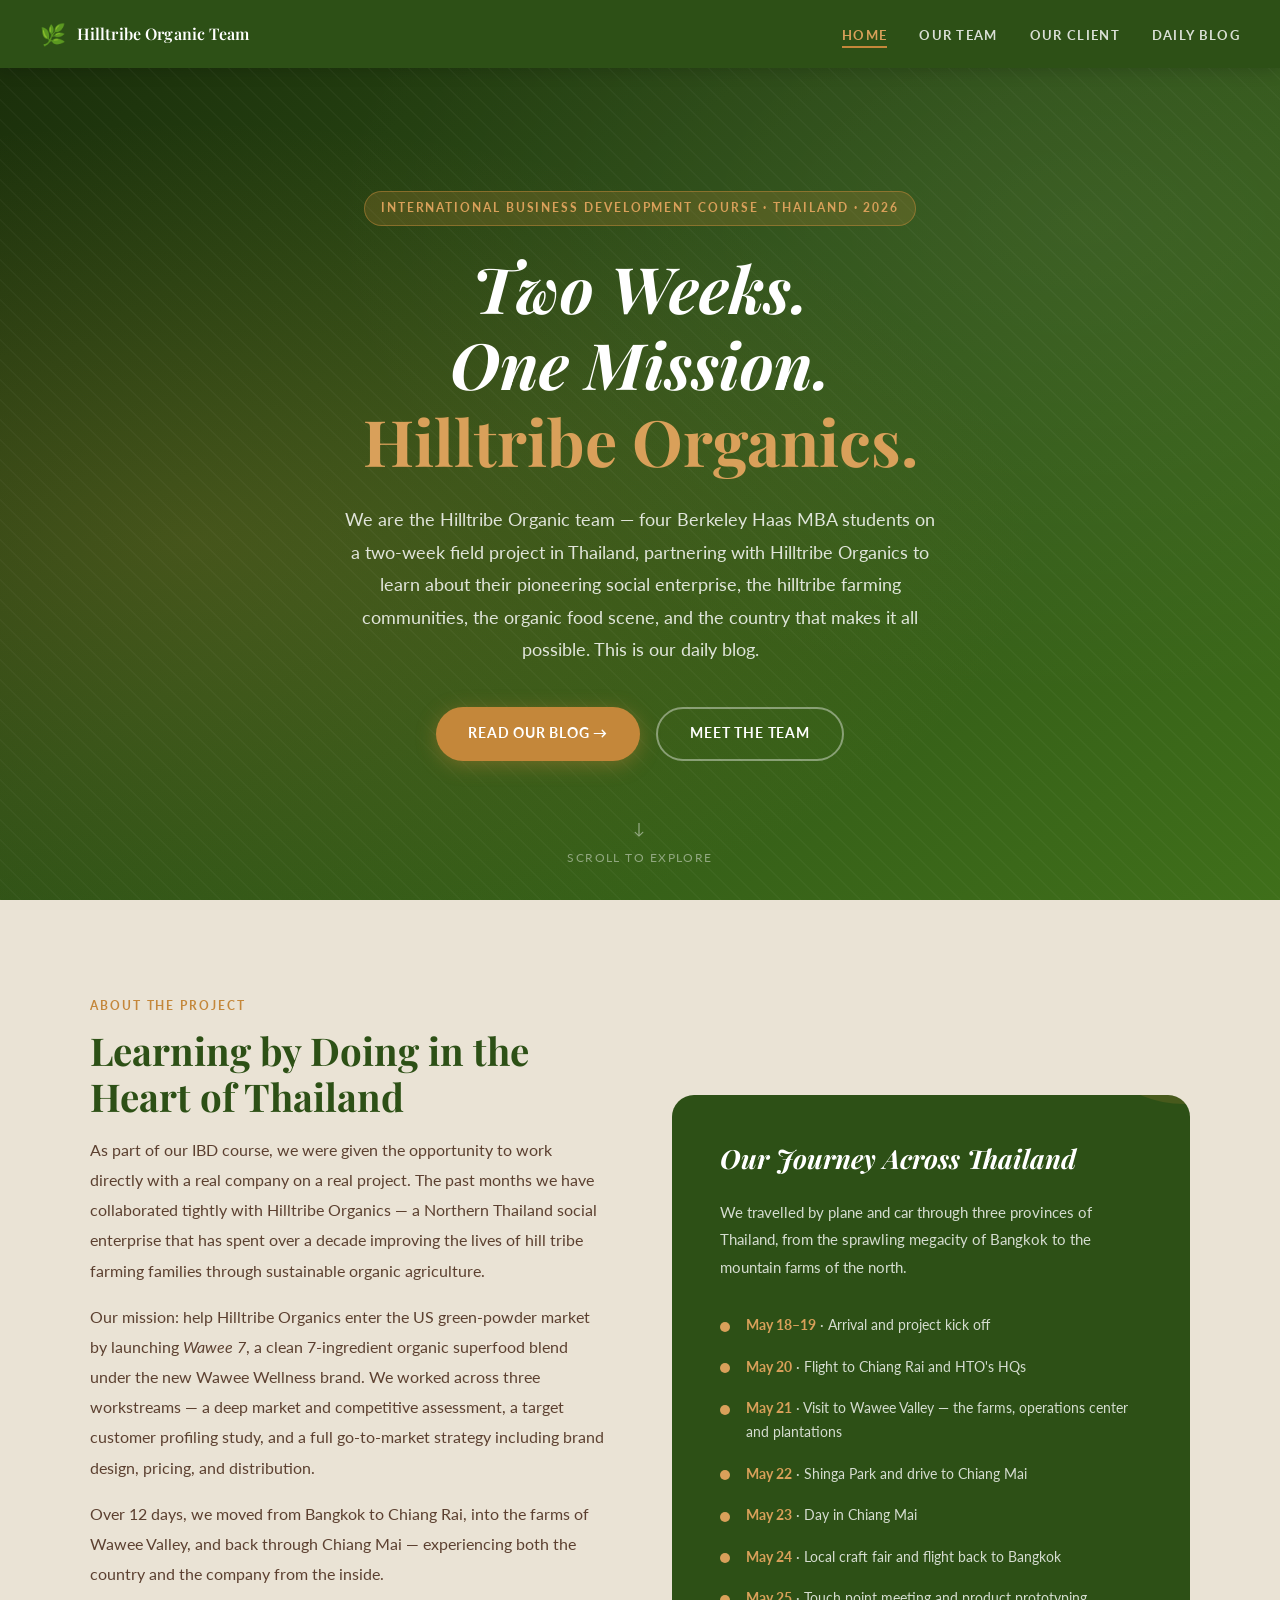
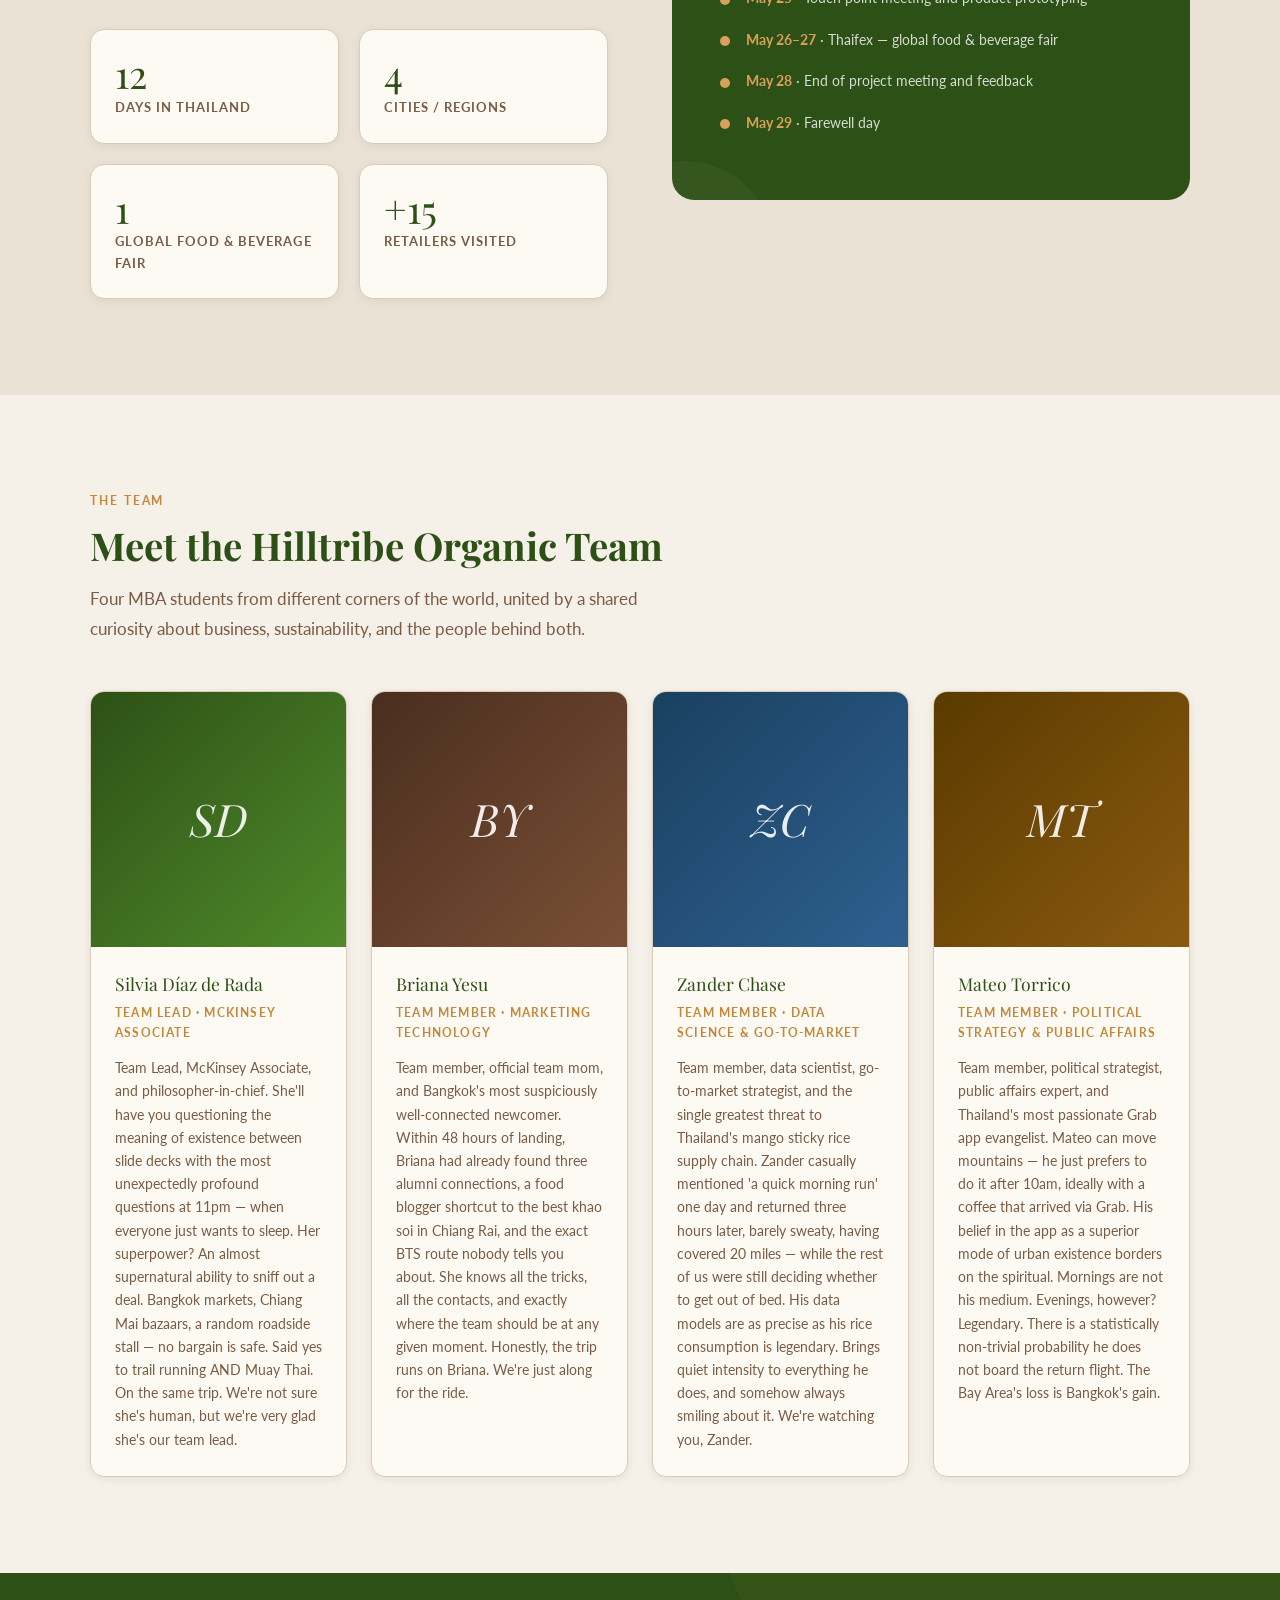
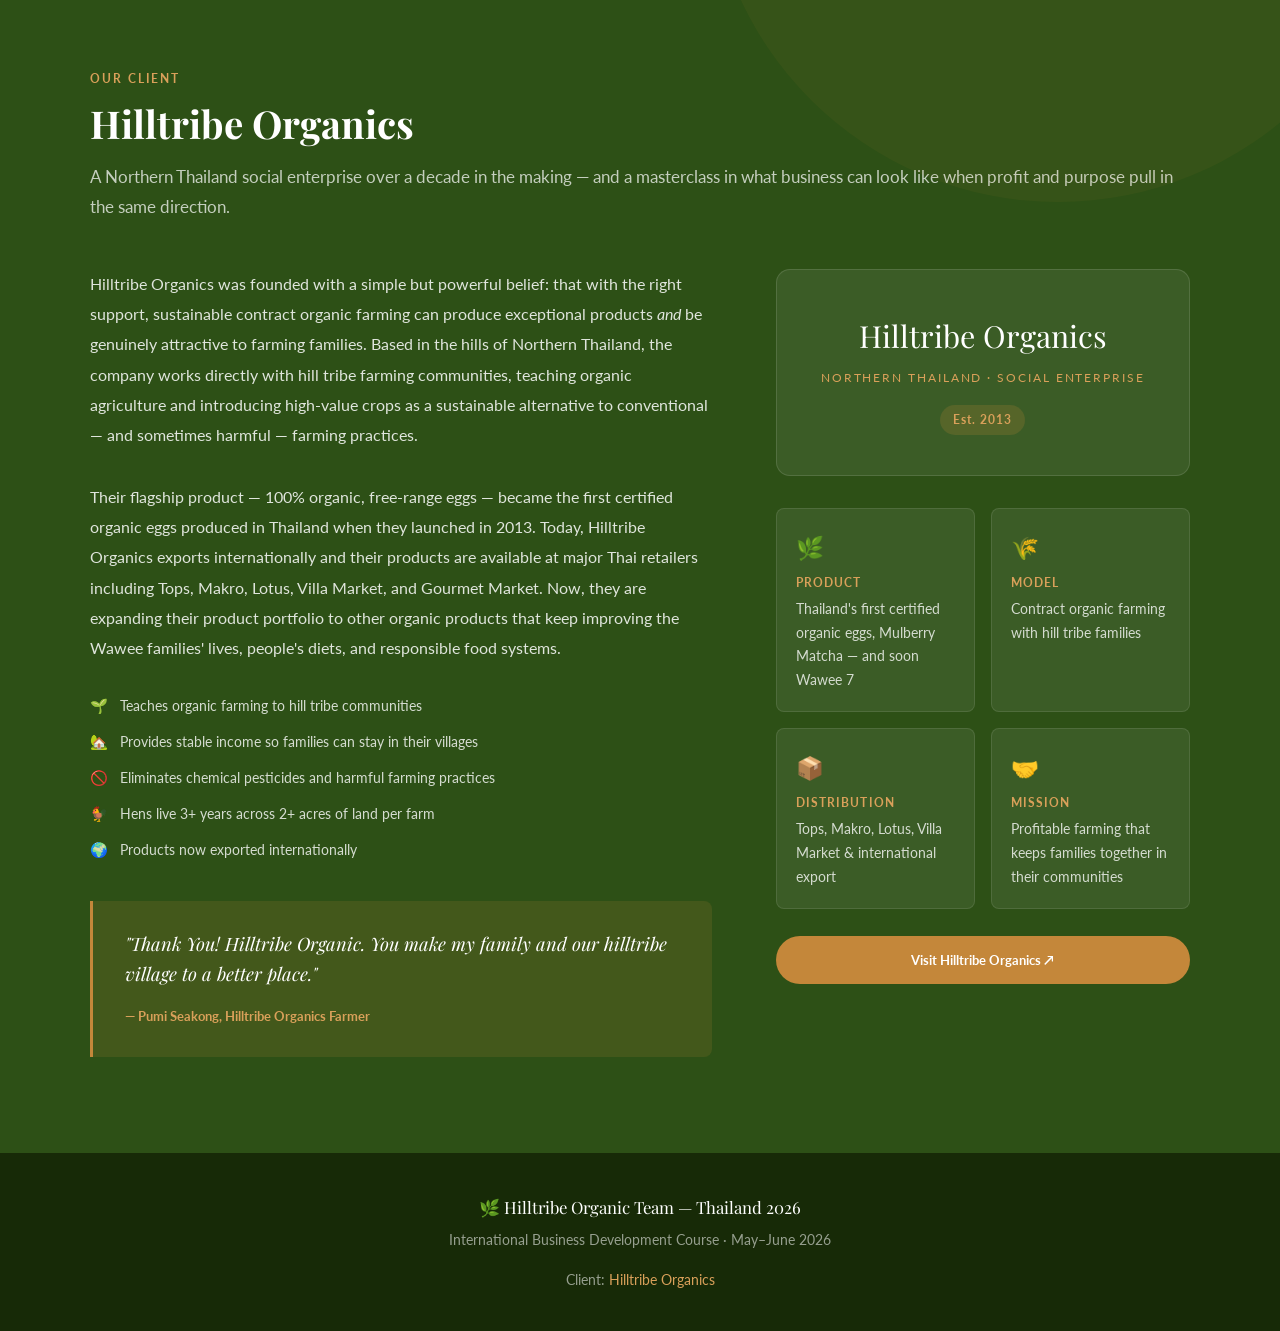
==== commit 112aebf1: "Add files via upload" ====
--- a/index.html
+++ b/index.html
@@ -34,7 +34,7 @@
 <section class="hero">
   <div class="hero-pattern"></div>
   <div class="hero-content">
-    <span class="hero-eyebrow">MBA Field Project · Thailand · 2025</span>
+    <span class="hero-eyebrow">International Business Development Course · Thailand · 2026</span>
 
     <h1>
       Two Weeks.<br>
@@ -43,10 +43,10 @@
     </h1>
 
     <p class="hero-desc">
-      We are the Hilltribe Organic team — four MBA students on a two-week field project
-      in Thailand, partnering with Hilltribe Organics to learn about their pioneering
-      social enterprise, the hill tribe farming communities, and the country that makes it
-      all possible. This is our daily blog.
+      We are the Hilltribe Organic team — four Berkeley Haas MBA students on a two-week
+      field project in Thailand, partnering with Hilltribe Organics to learn about their
+      pioneering social enterprise, the hilltribe farming communities, the organic food
+      scene, and the country that makes it all possible. This is our daily blog.
     </p>
 
     <div class="hero-buttons">
@@ -75,18 +75,21 @@
         <div class="section-label">About the Project</div>
         <h2 class="section-title">Learning by Doing in the Heart of Thailand</h2>
         <p>
-          As part of our MBA program, we were given the opportunity to work directly with
-          a real company on a real challenge. We chose Hilltribe Organics — a Northern
-          Thailand social enterprise that has spent over a decade improving the lives of
-          hill tribe farming families through sustainable organic agriculture.
+          As part of our IBD course, we were given the opportunity to work directly with
+          a real company on a real project. The past months we have collaborated tightly
+          with Hilltribe Organics — a Northern Thailand social enterprise that has spent
+          over a decade improving the lives of hill tribe farming families through
+          sustainable organic agriculture.
         </p>
         <p>
-          Our mission: understand the business deeply, spend time with the farmers and the
-          team in the field, and deliver strategic recommendations that can genuinely move
-          the needle.
+          Our mission: help Hilltribe Organics enter the US green-powder market by
+          launching <em>Wawee 7</em>, a clean 7-ingredient organic superfood blend under
+          the new Wawee Wellness brand. We worked across three workstreams — a deep
+          market and competitive assessment, a target customer profiling study, and a
+          full go-to-market strategy including brand design, pricing, and distribution.
         </p>
         <p>
-          Over 13 days, we moved from Bangkok to Chiang Rai, into the farms of Wawee
+          Over 12 days, we moved from Bangkok to Chiang Rai, into the farms of Wawee
           Valley, and back through Chiang Mai — experiencing both the country and the
           company from the inside.
         </p>
@@ -98,15 +101,15 @@
           </div>
           <div class="stat-card">
             <div class="stat-num">4</div>
-            <div class="stat-label">Cities visited</div>
-          </div>
-          <div class="stat-card">
-            <div class="stat-num">4</div>
-            <div class="stat-label">Team members</div>
+            <div class="stat-label">Cities / Regions</div>
           </div>
           <div class="stat-card">
             <div class="stat-num">1</div>
-            <div class="stat-label">Mission</div>
+            <div class="stat-label">Global Food & Beverage Fair</div>
+          </div>
+          <div class="stat-card">
+            <div class="stat-num">+15</div>
+            <div class="stat-label">Retailers Visited</div>
           </div>
         </div>
       </div>
@@ -122,19 +125,19 @@
           <div class="trip-timeline">
             <div class="timeline-item">
               <div class="timeline-dot"></div>
-              <div class="timeline-text"><strong>May 18–19</strong> · Arrival & orientation in Bangkok</div>
-            </div>
-            <div class="timeline-item">
-              <div class="timeline-dot"></div>
-              <div class="timeline-text"><strong>May 20</strong> · ✈️ Flight to Chiang Rai</div>
-            </div>
-            <div class="timeline-item">
-              <div class="timeline-dot"></div>
-              <div class="timeline-text"><strong>May 21</strong> · 🚗 Drive to Wawee Valley — the farms</div>
-            </div>
-            <div class="timeline-item">
-              <div class="timeline-dot"></div>
-              <div class="timeline-text"><strong>May 22</strong> · 🚗 Drive to Chiang Mai</div>
+              <div class="timeline-text"><strong>May 18–19</strong> · Arrival and project kick off</div>
+            </div>
+            <div class="timeline-item">
+              <div class="timeline-dot"></div>
+              <div class="timeline-text"><strong>May 20</strong> · Flight to Chiang Rai and HTO's HQs</div>
+            </div>
+            <div class="timeline-item">
+              <div class="timeline-dot"></div>
+              <div class="timeline-text"><strong>May 21</strong> · Visit to Wawee Valley — the farms, operations center and plantations</div>
+            </div>
+            <div class="timeline-item">
+              <div class="timeline-dot"></div>
+              <div class="timeline-text"><strong>May 22</strong> · Shinga Park and drive to Chiang Mai</div>
             </div>
             <div class="timeline-item">
               <div class="timeline-dot"></div>
@@ -142,11 +145,23 @@
             </div>
             <div class="timeline-item">
               <div class="timeline-dot"></div>
-              <div class="timeline-text"><strong>May 24</strong> · ✈️ Flight back to Bangkok</div>
-            </div>
-            <div class="timeline-item">
-              <div class="timeline-dot"></div>
-              <div class="timeline-text"><strong>May 25–29</strong> · Analysis & delivery in Bangkok</div>
+              <div class="timeline-text"><strong>May 24</strong> · Local craft fair and flight back to Bangkok</div>
+            </div>
+            <div class="timeline-item">
+              <div class="timeline-dot"></div>
+              <div class="timeline-text"><strong>May 25</strong> · Touch point meeting and product prototyping</div>
+            </div>
+            <div class="timeline-item">
+              <div class="timeline-dot"></div>
+              <div class="timeline-text"><strong>May 26–27</strong> · Thaifex — global food & beverage fair</div>
+            </div>
+            <div class="timeline-item">
+              <div class="timeline-dot"></div>
+              <div class="timeline-text"><strong>May 28</strong> · End of project meeting and feedback</div>
+            </div>
+            <div class="timeline-item">
+              <div class="timeline-dot"></div>
+              <div class="timeline-text"><strong>May 29</strong> · Farewell day</div>
             </div>
           </div>
         </div>
@@ -202,7 +217,9 @@
           certified organic eggs produced in Thailand when they launched in 2013.
           Today, Hilltribe Organics exports internationally and their products are
           available at major Thai retailers including Tops, Makro, Lotus, Villa Market,
-          and Gourmet Market.
+          and Gourmet Market. Now, they are expanding their product portfolio to other
+          organic products that keep improving the Wawee families' lives, people's diets,
+          and responsible food systems.
         </p>
 
         <ul class="client-mission-list">
@@ -232,9 +249,9 @@
 
         <div class="client-facts">
           <div class="fact-card">
-            <div class="f-icon">🥚</div>
+            <div class="f-icon">🌿</div>
             <div class="f-title">Product</div>
-            <div class="f-body">Thailand's first certified organic eggs</div>
+            <div class="f-body">Thailand's first certified organic eggs, Mulberry Matcha — and soon Wawee 7</div>
           </div>
           <div class="fact-card">
             <div class="f-icon">🌾</div>
@@ -267,7 +284,7 @@
 <!-- ══════════════════ FOOTER ══════════════════ -->
 <footer>
   <div class="footer-brand">🌿 Hilltribe Organic Team — Thailand 2026</div>
-  <p>MBA Field Project · May–June 2025</p>
+  <p>International Business Development Course · May–June 2026</p>
   <p style="margin-top:.5rem">
     Client: <a href="https://hilltribeorganics.com/" target="_blank" rel="noopener">Hilltribe Organics</a>
   </p>
